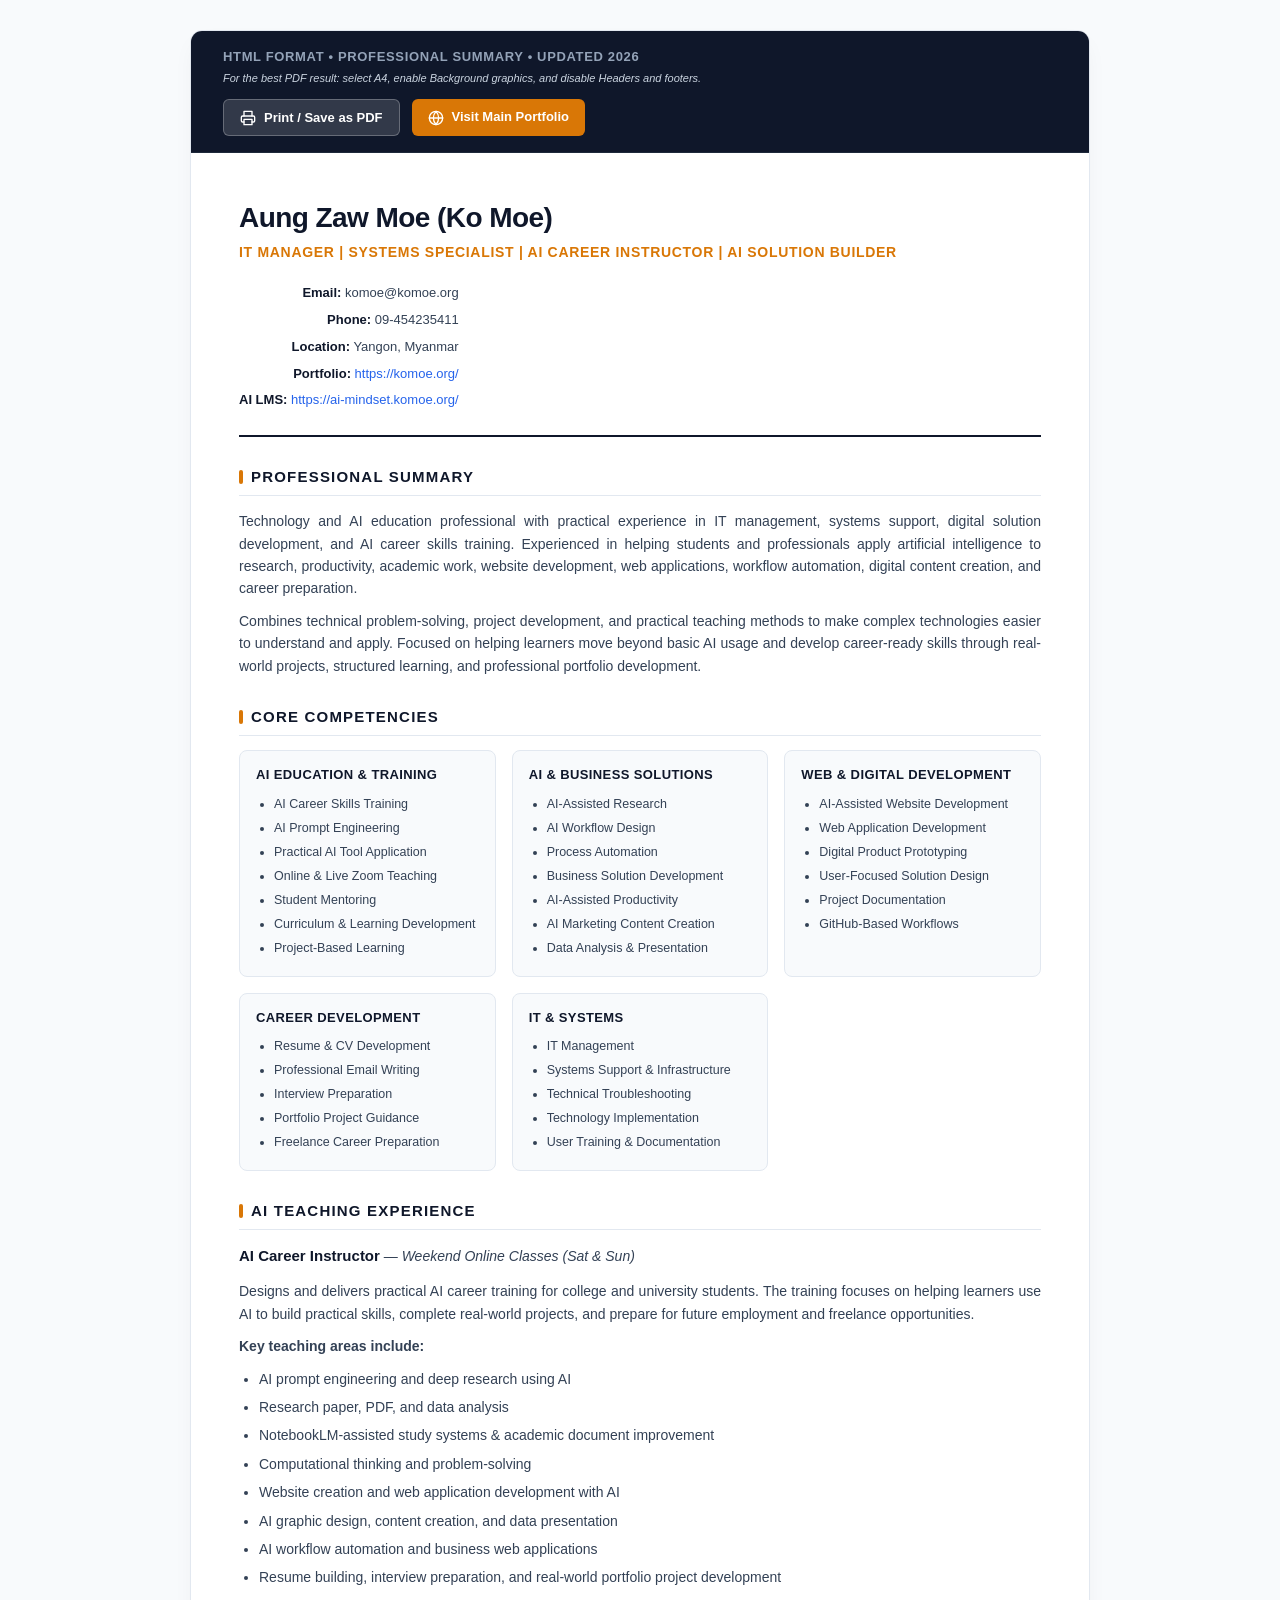
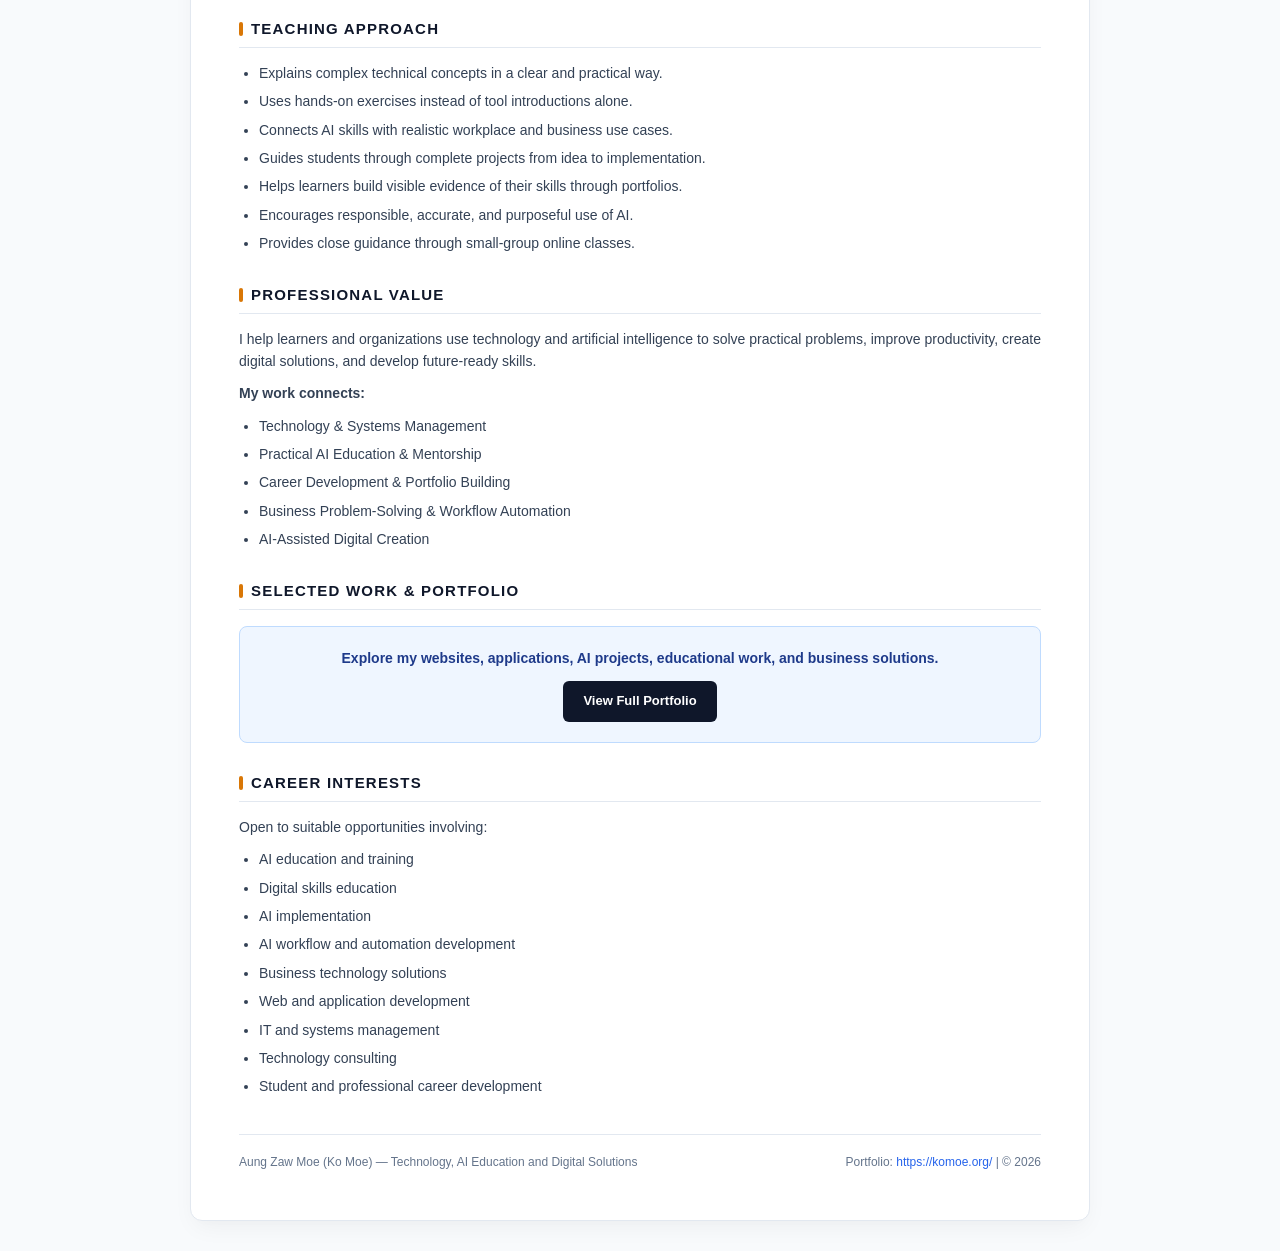
==== public/ko-moe-summary-cv.html @ 3d5bacb6 "Update CV" ====
<!DOCTYPE html>
<html lang="en">
<head>
  <meta charset="UTF-8">
  <meta name="viewport" content="width=device-width, initial-scale=1.0">
  <title>Aung Zaw Moe (Ko Moe) | Professional Summary CV</title>
  <meta name="description" content="Professional summary CV of Aung Zaw Moe (Ko Moe), an IT Manager, Systems Specialist, AI Career Instructor, and AI Solution Builder.">
  <meta name="author" content="Aung Zaw Moe (Ko Moe)">
  <link rel="canonical" href="https://komoe.org/ko-moe-summary-cv.html">
  
  <!-- Structured Data / Person Schema -->
  <script type="application/ld+json">
  {
    "@context": "https://schema.org",
    "@type": "Person",
    "name": "Aung Zaw Moe",
    "alternateName": "Ko Moe",
    "jobTitle": "IT Manager & AI Career Instructor",
    "url": "https://komoe.org/",
    "email": "komoe@komoe.org",
    "telephone": "09-454235411",
    "address": {
      "@type": "PostalAddress",
      "addressLocality": "Yangon",
      "addressCountry": "MM"
    },
    "sameAs": [
      "https://ai-mindset.komoe.org/",
      "https://www.facebook.com/profile.php?id=61570808135698"
    ],
    "knowsAbout": [
      "IT Management",
      "AI Career Skills Training",
      "Workflow Automation",
      "AI Prompt Engineering",
      "Systems Infrastructure",
      "Cloud Architecture"
    ]
  }
  </script>

  <style>
    /* CSS Variables & Reset */
    :root {
      --primary: #0f172a;
      --primary-light: #1e293b;
      --accent: #d97706;
      --accent-hover: #b45309;
      --text-main: #334155;
      --text-muted: #64748b;
      --bg-page: #f8fafc;
      --bg-card: #ffffff;
      --border: #e2e8f0;
      --border-dark: #cbd5e1;
    }

    * {
      box-sizing: border-box;
      margin: 0;
      padding: 0;
    }

    body {
      font-family: -apple-system, BlinkMacSystemFont, "Segoe UI", Roboto, Helvetica, Arial, sans-serif;
      color: var(--text-main);
      background-color: var(--bg-page);
      line-height: 1.6;
      font-size: 14px;
      -webkit-font-smoothing: antialiased;
    }

    a {
      color: #2563eb;
      text-decoration: none;
    }
    a:hover {
      text-decoration: underline;
    }

    /* Container A4 Style */
    .page-wrapper {
      max-width: 900px;
      margin: 30px auto;
      background: var(--bg-card);
      border: 1px solid var(--border);
      box-shadow: 0 10px 25px -5px rgba(0, 0, 0, 0.05), 0 8px 10px -6px rgba(0, 0, 0, 0.01);
      border-radius: 12px;
      overflow: hidden;
    }

    /* Action Toolbar (Screen only) */
    .toolbar {
      background: var(--primary);
      color: #ffffff;
      padding: 16px 32px;
      display: flex;
      justify-content: space-between;
      align-items: center;
      flex-wrap: wrap;
      gap: 12px;
      border-bottom: 1px solid var(--primary-light);
    }
    .toolbar-info {
      display: flex;
      flex-direction: column;
      gap: 2px;
    }
    .toolbar-title {
      font-size: 13px;
      font-weight: 600;
      letter-spacing: 0.05em;
      text-transform: uppercase;
      color: #94a3b8;
    }
    .toolbar-note {
      font-size: 11px;
      color: #cbd5e1;
      font-style: italic;
    }
    .toolbar-actions {
      display: flex;
      gap: 12px;
    }
    .btn {
      display: inline-flex;
      align-items: center;
      gap: 8px;
      padding: 8px 16px;
      border-radius: 6px;
      font-size: 13px;
      font-weight: 600;
      cursor: pointer;
      transition: all 0.2s ease;
      text-decoration: none;
      border: none;
    }
    .btn-primary {
      background: var(--accent);
      color: #ffffff;
    }
    .btn-primary:hover {
      background: var(--accent-hover);
      text-decoration: none;
    }
    .btn-secondary {
      background: rgba(255, 255, 255, 0.15);
      color: #ffffff;
      border: 1px solid rgba(255, 255, 255, 0.25);
    }
    .btn-secondary:hover {
      background: rgba(255, 255, 255, 0.25);
      text-decoration: none;
    }

    /* CV Content Layout */
    .cv-content {
      padding: 48px;
    }

    /* Header */
    .cv-header {
      border-bottom: 2px solid var(--primary);
      padding-bottom: 24px;
      margin-bottom: 28px;
      display: flex;
      justify-content: space-between;
      align-items: flex-start;
      flex-wrap: wrap;
      gap: 20px;
    }
    .candidate-name {
      font-size: 28px;
      font-weight: 800;
      color: var(--primary);
      letter-spacing: -0.02em;
      line-height: 1.2;
    }
    .candidate-title {
      font-size: 14px;
      font-weight: 700;
      color: var(--accent);
      text-transform: uppercase;
      letter-spacing: 0.05em;
      margin-top: 6px;
    }
    .contact-grid {
      display: flex;
      flex-direction: column;
      gap: 6px;
      font-size: 13px;
      text-align: right;
    }
    @media (max-width: 640px) {
      .contact-grid {
        text-align: left;
      }
    }
    .contact-item {
      color: var(--text-main);
    }
    .contact-item strong {
      color: var(--primary);
    }

    /* Section Styling */
    section {
      margin-bottom: 28px;
    }
    section:last-child {
      margin-bottom: 0;
    }
    .section-title {
      font-size: 15px;
      font-weight: 700;
      color: var(--primary);
      text-transform: uppercase;
      letter-spacing: 0.08em;
      border-bottom: 1px solid var(--border);
      padding-bottom: 6px;
      margin-bottom: 14px;
      display: flex;
      align-items: center;
      gap: 8px;
    }
    .section-title::before {
      content: "";
      display: inline-block;
      width: 4px;
      height: 14px;
      background-color: var(--accent);
      border-radius: 2px;
    }

    p {
      margin-bottom: 10px;
      color: var(--text-main);
      text-align: justify;
    }

    /* Grid for Core Competencies */
    .skills-grid {
      display: grid;
      grid-template-columns: repeat(auto-fit, minmax(250px, 1fr));
      gap: 16px;
    }
    .skill-card {
      background: #f8fafc;
      border: 1px solid var(--border);
      border-radius: 8px;
      padding: 14px 16px;
    }
    .skill-card h3 {
      font-size: 13px;
      font-weight: 700;
      color: var(--primary);
      margin-bottom: 8px;
      text-transform: uppercase;
      letter-spacing: 0.03em;
    }
    .skill-card ul {
      list-style-type: disc;
      padding-left: 18px;
    }
    .skill-card li {
      font-size: 12.5px;
      color: var(--text-main);
      margin-bottom: 4px;
    }

    /* List styling */
    .styled-list {
      list-style-type: disc;
      padding-left: 20px;
      margin-bottom: 12px;
    }
    .styled-list li {
      margin-bottom: 6px;
      color: var(--text-main);
    }

    /* Callout Box */
    .cta-box {
      background: #eff6ff;
      border: 1px solid #bfdbfe;
      border-radius: 8px;
      padding: 20px;
      text-align: center;
      margin-top: 16px;
    }
    .cta-box p {
      text-align: center;
      font-weight: 600;
      color: #1e3a8a;
      margin-bottom: 12px;
    }
    .btn-portfolio {
      background: var(--primary);
      color: #ffffff;
      padding: 10px 20px;
      border-radius: 6px;
      font-weight: 700;
      font-size: 13px;
      display: inline-block;
      transition: background 0.2s;
    }
    .btn-portfolio:hover {
      background: #1e293b;
      text-decoration: none;
    }

    /* Footer */
    .cv-footer {
      border-top: 1px solid var(--border);
      padding-top: 18px;
      margin-top: 36px;
      font-size: 12px;
      color: var(--text-muted);
      display: flex;
      justify-content: space-between;
      align-items: center;
      flex-wrap: wrap;
      gap: 10px;
    }

    /* PRINT SPECIFIC STYLES */
    @page {
      size: A4;
      margin: 12mm 12mm 14mm 12mm;
    }

    @media print {
      html, body, * {
        -webkit-print-color-adjust: exact !important;
        print-color-adjust: exact !important;
      }

      body {
        background-color: #ffffff !important;
        font-size: 10.5pt !important;
        line-height: 1.45 !important;
        color: var(--text-main) !important;
      }

      .page-wrapper {
        width: 100% !important;
        max-width: none !important;
        margin: 0 !important;
        border: none !important;
        box-shadow: none !important;
        border-radius: 0 !important;
        overflow: visible !important;
        background: transparent !important;
      }

      .toolbar {
        display: none !important;
      }

      .cv-content {
        padding: 0 !important;
      }

      .candidate-name {
        font-size: 22pt !important;
        color: var(--primary) !important;
      }

      .candidate-title {
        font-size: 9.5pt !important;
        color: var(--accent) !important;
      }

      .section-title {
        font-size: 11pt !important;
        margin-bottom: 8px !important;
        padding-bottom: 4px !important;
        color: var(--primary) !important;
        border-bottom: 1px solid var(--border) !important;
        break-after: avoid !important;
        page-break-after: avoid !important;
      }

      .section-title::before {
        background-color: var(--accent) !important;
      }

      section {
        margin-bottom: 15px !important;
        break-inside: auto !important;
        page-break-inside: auto !important;
      }

      p {
        margin-bottom: 6px !important;
        text-align: left !important;
      }

      .styled-list {
        margin-bottom: 7px !important;
      }

      .styled-list li {
        margin-bottom: 2px !important;
      }

      /* Core Competencies Grid in Print */
      .skills-grid {
        display: grid !important;
        grid-template-columns: repeat(2, minmax(0, 1fr)) !important;
        gap: 10px !important;
      }

      .skill-card {
        background: #f8fafc !important;
        border: 1px solid var(--border) !important;
        border-radius: 6px !important;
        padding: 10px 12px !important;
        break-inside: avoid !important;
        page-break-inside: avoid !important;
      }

      .skill-card h3 {
        font-size: 11px !important;
        margin-bottom: 5px !important;
        color: var(--primary) !important;
      }

      .skill-card ul {
        padding-left: 16px !important;
      }

      .skill-card li {
        margin-bottom: 2px !important;
        line-height: 1.4 !important;
        font-size: 10.5px !important;
      }

      /* Callout box */
      .cta-box {
        background: #eff6ff !important;
        border: 1px solid #bfdbfe !important;
        border-radius: 8px !important;
        padding: 14px !important;
        margin-top: 10px !important;
        break-inside: avoid !important;
        page-break-inside: avoid !important;
      }

      .cta-box p {
        margin-bottom: 8px !important;
        text-align: center !important;
      }

      .btn-portfolio {
        background: transparent !important;
        color: var(--primary) !important;
        border: 1px solid var(--primary) !important;
        padding: 6px 14px !important;
        font-size: 11px !important;
        box-shadow: none !important;
      }

      .cv-header,
      .cv-footer {
        break-inside: avoid !important;
        page-break-inside: avoid !important;
      }

      .cv-footer {
        margin-top: 20px !important;
        padding-top: 12px !important;
      }

      a {
        color: #2563eb !important;
        text-decoration: underline !important;
      }
    }
  </style>
</head>
<body>

  <div class="page-wrapper">
    <!-- Toolbar for Web Visitors -->
    <div class="toolbar" id="cv-toolbar">
      <div class="toolbar-info">
        <div class="toolbar-title">HTML Format • Professional Summary • Updated 2026</div>
        <div class="toolbar-note">For the best PDF result: select A4, enable Background graphics, and disable Headers and footers.</div>
      </div>
      <div class="toolbar-actions">
        <button onclick="window.print()" class="btn btn-secondary" aria-label="Print or Save CV as PDF">
          <svg width="16" height="16" viewBox="0 0 24 24" fill="none" stroke="currentColor" stroke-width="2" stroke-linecap="round" stroke-linejoin="round"><polyline points="6 9 6 2 18 2 18 9"></polyline><path d="M6 18H4a2 2 0 0 1-2-2v-5a2 2 0 0 1 2-2h16a2 2 0 0 1 2 2v5a2 2 0 0 1-2 2h-2"></path><rect x="6" y="14" width="12" height="8"></rect></svg>
          Print / Save as PDF
        </button>
        <a href="https://komoe.org/" class="btn btn-primary" target="_blank" rel="noopener noreferrer">
          <svg width="16" height="16" viewBox="0 0 24 24" fill="none" stroke="currentColor" stroke-width="2" stroke-linecap="round" stroke-linejoin="round"><circle cx="12" cy="12" r="10"></circle><line x1="2" y1="12" x2="22" y2="12"></line><path d="M12 2a15.3 15.3 0 0 1 4 10 15.3 15.3 0 0 1-4 10 15.3 15.3 0 0 1-4-10 15.3 15.3 0 0 1 4-10z"></path></svg>
          Visit Main Portfolio
        </a>
      </div>
    </div>

    <!-- CV Body -->
    <main class="cv-content">
      <!-- Header -->
      <header class="cv-header">
        <div>
          <h1 class="candidate-name">Aung Zaw Moe (Ko Moe)</h1>
          <div class="candidate-title">IT Manager | Systems Specialist | AI Career Instructor | AI Solution Builder</div>
        </div>
        <div class="contact-grid">
          <div class="contact-item"><strong>Email:</strong> komoe@komoe.org</div>
          <div class="contact-item"><strong>Phone:</strong> 09-454235411</div>
          <div class="contact-item"><strong>Location:</strong> Yangon, Myanmar</div>
          <div class="contact-item"><strong>Portfolio:</strong> <a href="https://komoe.org/" target="_blank" rel="noopener noreferrer">https://komoe.org/</a></div>
          <div class="contact-item"><strong>AI LMS:</strong> <a href="https://ai-mindset.komoe.org/" target="_blank" rel="noopener noreferrer">https://ai-mindset.komoe.org/</a></div>
        </div>
      </header>

      <!-- Professional Summary -->
      <section>
        <h2 class="section-title">Professional Summary</h2>
        <p>
          Technology and AI education professional with practical experience in IT management, systems support, digital solution development, and AI career skills training. Experienced in helping students and professionals apply artificial intelligence to research, productivity, academic work, website development, web applications, workflow automation, digital content creation, and career preparation.
        </p>
        <p>
          Combines technical problem-solving, project development, and practical teaching methods to make complex technologies easier to understand and apply. Focused on helping learners move beyond basic AI usage and develop career-ready skills through real-world projects, structured learning, and professional portfolio development.
        </p>
      </section>

      <!-- Core Competencies -->
      <section>
        <h2 class="section-title">Core Competencies</h2>
        <div class="skills-grid">
          <div class="skill-card">
            <h3>AI Education & Training</h3>
            <ul>
              <li>AI Career Skills Training</li>
              <li>AI Prompt Engineering</li>
              <li>Practical AI Tool Application</li>
              <li>Online & Live Zoom Teaching</li>
              <li>Student Mentoring</li>
              <li>Curriculum & Learning Development</li>
              <li>Project-Based Learning</li>
            </ul>
          </div>

          <div class="skill-card">
            <h3>AI & Business Solutions</h3>
            <ul>
              <li>AI-Assisted Research</li>
              <li>AI Workflow Design</li>
              <li>Process Automation</li>
              <li>Business Solution Development</li>
              <li>AI-Assisted Productivity</li>
              <li>AI Marketing Content Creation</li>
              <li>Data Analysis & Presentation</li>
            </ul>
          </div>

          <div class="skill-card">
            <h3>Web & Digital Development</h3>
            <ul>
              <li>AI-Assisted Website Development</li>
              <li>Web Application Development</li>
              <li>Digital Product Prototyping</li>
              <li>User-Focused Solution Design</li>
              <li>Project Documentation</li>
              <li>GitHub-Based Workflows</li>
            </ul>
          </div>

          <div class="skill-card">
            <h3>Career Development</h3>
            <ul>
              <li>Resume & CV Development</li>
              <li>Professional Email Writing</li>
              <li>Interview Preparation</li>
              <li>Portfolio Project Guidance</li>
              <li>Freelance Career Preparation</li>
            </ul>
          </div>

          <div class="skill-card">
            <h3>IT & Systems</h3>
            <ul>
              <li>IT Management</li>
              <li>Systems Support & Infrastructure</li>
              <li>Technical Troubleshooting</li>
              <li>Technology Implementation</li>
              <li>User Training & Documentation</li>
            </ul>
          </div>
        </div>
      </section>

      <!-- AI Teaching Experience -->
      <section>
        <h2 class="section-title">AI Teaching Experience</h2>
        <div style="margin-bottom: 12px;">
          <strong style="font-size: 15px; color: var(--primary);">AI Career Instructor</strong> — <em>Weekend Online Classes (Sat & Sun)</em>
        </div>
        <p>
          Designs and delivers practical AI career training for college and university students. The training focuses on helping learners use AI to build practical skills, complete real-world projects, and prepare for future employment and freelance opportunities.
        </p>
        <p><strong>Key teaching areas include:</strong></p>
        <ul class="styled-list">
          <li>AI prompt engineering and deep research using AI</li>
          <li>Research paper, PDF, and data analysis</li>
          <li>NotebookLM-assisted study systems & academic document improvement</li>
          <li>Computational thinking and problem-solving</li>
          <li>Website creation and web application development with AI</li>
          <li>AI graphic design, content creation, and data presentation</li>
          <li>AI workflow automation and business web applications</li>
          <li>Resume building, interview preparation, and real-world portfolio project development</li>
        </ul>
      </section>

      <!-- Teaching Approach -->
      <section>
        <h2 class="section-title">Teaching Approach</h2>
        <ul class="styled-list">
          <li>Explains complex technical concepts in a clear and practical way.</li>
          <li>Uses hands-on exercises instead of tool introductions alone.</li>
          <li>Connects AI skills with realistic workplace and business use cases.</li>
          <li>Guides students through complete projects from idea to implementation.</li>
          <li>Helps learners build visible evidence of their skills through portfolios.</li>
          <li>Encourages responsible, accurate, and purposeful use of AI.</li>
          <li>Provides close guidance through small-group online classes.</li>
        </ul>
      </section>

      <!-- Professional Value -->
      <section>
        <h2 class="section-title">Professional Value</h2>
        <p>
          I help learners and organizations use technology and artificial intelligence to solve practical problems, improve productivity, create digital solutions, and develop future-ready skills.
        </p>
        <p><strong>My work connects:</strong></p>
        <ul class="styled-list">
          <li>Technology & Systems Management</li>
          <li>Practical AI Education & Mentorship</li>
          <li>Career Development & Portfolio Building</li>
          <li>Business Problem-Solving & Workflow Automation</li>
          <li>AI-Assisted Digital Creation</li>
        </ul>
      </section>

      <!-- Selected Work & Portfolio CTA -->
      <section>
        <h2 class="section-title">Selected Work & Portfolio</h2>
        <div class="cta-box">
          <p>Explore my websites, applications, AI projects, educational work, and business solutions.</p>
          <a href="https://komoe.org/" class="btn-portfolio" target="_blank" rel="noopener noreferrer">View Full Portfolio</a>
        </div>
      </section>

      <!-- Career Interests -->
      <section>
        <h2 class="section-title">Career Interests</h2>
        <p>Open to suitable opportunities involving:</p>
        <ul class="styled-list">
          <li>AI education and training</li>
          <li>Digital skills education</li>
          <li>AI implementation</li>
          <li>AI workflow and automation development</li>
          <li>Business technology solutions</li>
          <li>Web and application development</li>
          <li>IT and systems management</li>
          <li>Technology consulting</li>
          <li>Student and professional career development</li>
        </ul>
      </section>

      <!-- Footer -->
      <footer class="cv-footer">
        <div>
          Aung Zaw Moe (Ko Moe) — Technology, AI Education and Digital Solutions
        </div>
        <div>
          Portfolio: <a href="https://komoe.org/" target="_blank" rel="noopener noreferrer">https://komoe.org/</a> | © <span id="year-span">2026</span>
        </div>
      </footer>
    </main>
  </div>

  <script>
    document.getElementById('year-span').textContent = new Date().getFullYear();
  </script>
</body>
</html>
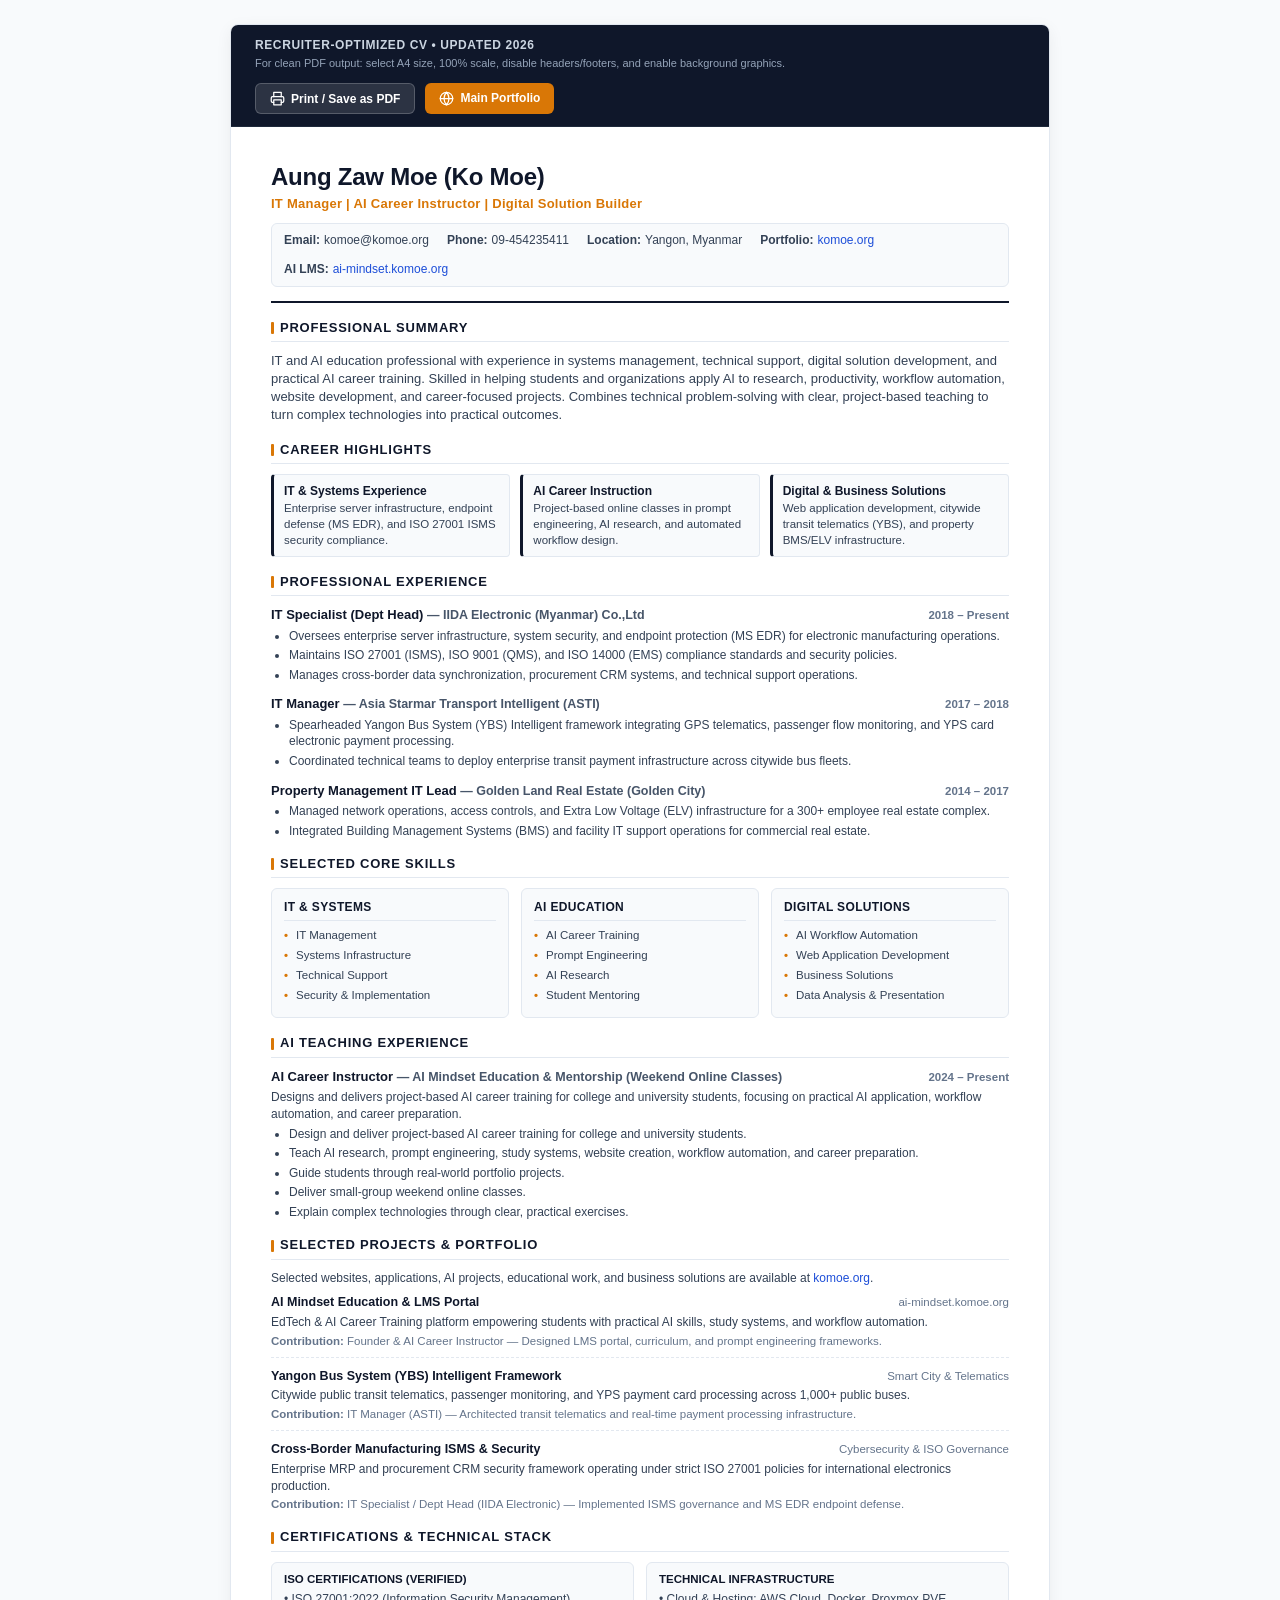
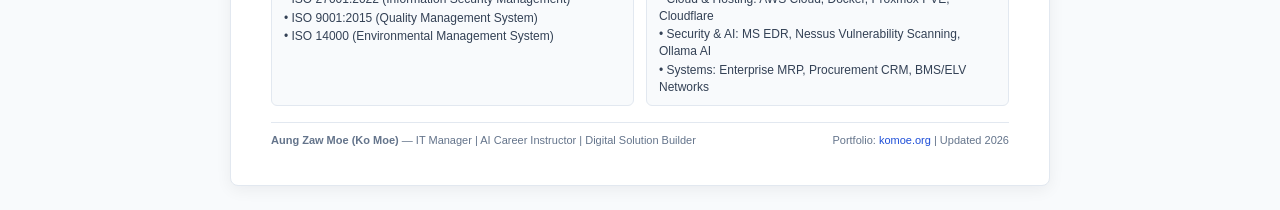
==== commit 49b91aa2: "update CV PDF Design" ====
--- a/public/ko-moe-summary-cv.html
+++ b/public/ko-moe-summary-cv.html
@@ -3,8 +3,8 @@
 <head>
   <meta charset="UTF-8">
   <meta name="viewport" content="width=device-width, initial-scale=1.0">
-  <title>Aung Zaw Moe (Ko Moe) | Professional Summary CV</title>
-  <meta name="description" content="Professional summary CV of Aung Zaw Moe (Ko Moe), an IT Manager, Systems Specialist, AI Career Instructor, and AI Solution Builder.">
+  <title>Aung Zaw Moe (Ko Moe) | Professional CV</title>
+  <meta name="description" content="Recruiter-friendly professional CV of Aung Zaw Moe (Ko Moe) - IT Manager, AI Career Instructor, and Digital Solution Builder.">
   <meta name="author" content="Aung Zaw Moe (Ko Moe)">
   <link rel="canonical" href="https://komoe.org/ko-moe-summary-cv.html">
   
@@ -15,7 +15,7 @@
     "@type": "Person",
     "name": "Aung Zaw Moe",
     "alternateName": "Ko Moe",
-    "jobTitle": "IT Manager & AI Career Instructor",
+    "jobTitle": "IT Manager | AI Career Instructor | Digital Solution Builder",
     "url": "https://komoe.org/",
     "email": "komoe@komoe.org",
     "telephone": "09-454235411",
@@ -26,31 +26,31 @@
     },
     "sameAs": [
       "https://ai-mindset.komoe.org/",
+      "https://www.linkedin.com/in/aung-zaw-moe-ko-moe/",
       "https://www.facebook.com/profile.php?id=61570808135698"
     ],
     "knowsAbout": [
       "IT Management",
-      "AI Career Skills Training",
+      "Systems Infrastructure",
+      "AI Career Training",
+      "Prompt Engineering",
       "Workflow Automation",
-      "AI Prompt Engineering",
-      "Systems Infrastructure",
-      "Cloud Architecture"
+      "ISO 27001 ISMS"
     ]
   }
   </script>
 
   <style>
-    /* CSS Variables & Reset */
+    /* CSS Variables & Theme Reset */
     :root {
-      --primary: #0f172a;
-      --primary-light: #1e293b;
-      --accent: #d97706;
-      --accent-hover: #b45309;
-      --text-main: #334155;
-      --text-muted: #64748b;
+      --primary: #0f172a;       /* Deep Navy */
+      --primary-subtle: #1e293b;
+      --accent: #d97706;        /* Warm Gold Accent */
+      --text-main: #334155;     /* Dark Gray Body */
+      --text-muted: #64748b;    /* Muted Gray */
       --bg-page: #f8fafc;
       --bg-card: #ffffff;
-      --border: #e2e8f0;
+      --border: #e2e8f0;        /* Light Gray Divider */
       --border-dark: #cbd5e1;
     }
 
@@ -64,27 +64,27 @@
       font-family: -apple-system, BlinkMacSystemFont, "Segoe UI", Roboto, Helvetica, Arial, sans-serif;
       color: var(--text-main);
       background-color: var(--bg-page);
-      line-height: 1.6;
-      font-size: 14px;
+      line-height: 1.4;
+      font-size: 13px;
       -webkit-font-smoothing: antialiased;
     }
 
     a {
-      color: #2563eb;
+      color: #1d4ed8;
       text-decoration: none;
     }
     a:hover {
       text-decoration: underline;
     }
 
-    /* Container A4 Style */
+    /* Screen Wrapper */
     .page-wrapper {
-      max-width: 900px;
-      margin: 30px auto;
+      max-width: 820px;
+      margin: 24px auto;
       background: var(--bg-card);
       border: 1px solid var(--border);
-      box-shadow: 0 10px 25px -5px rgba(0, 0, 0, 0.05), 0 8px 10px -6px rgba(0, 0, 0, 0.01);
-      border-radius: 12px;
+      box-shadow: 0 4px 16px rgba(15, 23, 42, 0.06);
+      border-radius: 8px;
       overflow: hidden;
     }
 
@@ -92,13 +92,13 @@
     .toolbar {
       background: var(--primary);
       color: #ffffff;
-      padding: 16px 32px;
+      padding: 12px 24px;
       display: flex;
       justify-content: space-between;
       align-items: center;
       flex-wrap: wrap;
       gap: 12px;
-      border-bottom: 1px solid var(--primary-light);
+      border-bottom: 1px solid var(--primary-subtle);
     }
     .toolbar-info {
       display: flex;
@@ -106,31 +106,30 @@
       gap: 2px;
     }
     .toolbar-title {
-      font-size: 13px;
-      font-weight: 600;
+      font-size: 12px;
+      font-weight: 700;
       letter-spacing: 0.05em;
       text-transform: uppercase;
-      color: #94a3b8;
+      color: #cbd5e1;
     }
     .toolbar-note {
       font-size: 11px;
-      color: #cbd5e1;
-      font-style: italic;
+      color: #94a3b8;
     }
     .toolbar-actions {
       display: flex;
-      gap: 12px;
+      gap: 10px;
     }
     .btn {
       display: inline-flex;
       align-items: center;
-      gap: 8px;
-      padding: 8px 16px;
+      gap: 6px;
+      padding: 7px 14px;
       border-radius: 6px;
-      font-size: 13px;
+      font-size: 12px;
       font-weight: 600;
       cursor: pointer;
-      transition: all 0.2s ease;
+      transition: all 0.15s ease;
       text-decoration: none;
       border: none;
     }
@@ -139,206 +138,309 @@
       color: #ffffff;
     }
     .btn-primary:hover {
-      background: var(--accent-hover);
+      background: #b45309;
       text-decoration: none;
     }
     .btn-secondary {
-      background: rgba(255, 255, 255, 0.15);
+      background: rgba(255, 255, 255, 0.12);
       color: #ffffff;
-      border: 1px solid rgba(255, 255, 255, 0.25);
+      border: 1px solid rgba(255, 255, 255, 0.2);
     }
     .btn-secondary:hover {
-      background: rgba(255, 255, 255, 0.25);
+      background: rgba(255, 255, 255, 0.22);
       text-decoration: none;
     }
 
-    /* CV Content Layout */
+    /* Main CV Canvas */
     .cv-content {
-      padding: 48px;
-    }
-
-    /* Header */
+      padding: 36px 40px;
+    }
+
+    /* 1. Header */
     .cv-header {
       border-bottom: 2px solid var(--primary);
-      padding-bottom: 24px;
-      margin-bottom: 28px;
+      padding-bottom: 14px;
+      margin-bottom: 16px;
+    }
+    .header-top {
       display: flex;
       justify-content: space-between;
       align-items: flex-start;
       flex-wrap: wrap;
-      gap: 20px;
+      gap: 12px;
+      margin-bottom: 10px;
     }
     .candidate-name {
-      font-size: 28px;
+      font-size: 24px;
       font-weight: 800;
       color: var(--primary);
-      letter-spacing: -0.02em;
-      line-height: 1.2;
+      letter-spacing: -0.01em;
+      line-height: 1.15;
     }
     .candidate-title {
-      font-size: 14px;
+      font-size: 13px;
       font-weight: 700;
       color: var(--accent);
-      text-transform: uppercase;
-      letter-spacing: 0.05em;
-      margin-top: 6px;
-    }
-    .contact-grid {
-      display: flex;
-      flex-direction: column;
-      gap: 6px;
+      margin-top: 4px;
+      letter-spacing: 0.02em;
+    }
+    .contact-row {
+      display: flex;
+      flex-wrap: wrap;
+      align-items: center;
+      gap: 12px 18px;
+      font-size: 12px;
+      color: var(--text-main);
+      background: #f8fafc;
+      padding: 8px 12px;
+      border-radius: 6px;
+      border: 1px solid var(--border);
+    }
+    .contact-item {
+      display: flex;
+      align-items: center;
+      gap: 4px;
+      white-space: nowrap;
+    }
+
+    /* Section Styling */
+    .cv-section {
+      margin-bottom: 16px;
+    }
+    .section-title {
       font-size: 13px;
-      text-align: right;
-    }
-    @media (max-width: 640px) {
-      .contact-grid {
-        text-align: left;
-      }
-    }
-    .contact-item {
-      color: var(--text-main);
-    }
-    .contact-item strong {
-      color: var(--primary);
-    }
-
-    /* Section Styling */
-    section {
-      margin-bottom: 28px;
-    }
-    section:last-child {
-      margin-bottom: 0;
-    }
-    .section-title {
-      font-size: 15px;
       font-weight: 700;
       color: var(--primary);
       text-transform: uppercase;
-      letter-spacing: 0.08em;
+      letter-spacing: 0.06em;
       border-bottom: 1px solid var(--border);
-      padding-bottom: 6px;
-      margin-bottom: 14px;
+      padding-bottom: 4px;
+      margin-bottom: 10px;
       display: flex;
       align-items: center;
-      gap: 8px;
+      gap: 6px;
+      break-after: avoid;
+      page-break-after: avoid;
     }
     .section-title::before {
       content: "";
       display: inline-block;
-      width: 4px;
-      height: 14px;
+      width: 3px;
+      height: 12px;
       background-color: var(--accent);
-      border-radius: 2px;
+      border-radius: 1px;
     }
 
     p {
-      margin-bottom: 10px;
+      margin-bottom: 6px;
       color: var(--text-main);
-      text-align: justify;
-    }
-
-    /* Grid for Core Competencies */
-    .skills-grid {
+      text-align: left;
+    }
+
+    /* 3 Career Highlights Row */
+    .highlights-grid {
       display: grid;
-      grid-template-columns: repeat(auto-fit, minmax(250px, 1fr));
-      gap: 16px;
-    }
-    .skill-card {
+      grid-template-columns: repeat(3, minmax(0, 1fr));
+      gap: 10px;
+      margin-bottom: 4px;
+    }
+    .highlight-card {
       background: #f8fafc;
       border: 1px solid var(--border);
-      border-radius: 8px;
-      padding: 14px 16px;
-    }
-    .skill-card h3 {
+      border-left: 3px solid var(--primary);
+      padding: 8px 10px;
+      border-radius: 4px;
+      break-inside: avoid;
+      page-break-inside: avoid;
+    }
+    .highlight-title {
+      font-size: 12px;
+      font-weight: 700;
+      color: var(--primary);
+      margin-bottom: 2px;
+    }
+    .highlight-desc {
+      font-size: 11.5px;
+      color: var(--text-main);
+      line-height: 1.35;
+    }
+
+    /* Experience Items */
+    .experience-entry {
+      margin-bottom: 12px;
+      break-inside: avoid;
+      page-break-inside: avoid;
+    }
+    .experience-entry:last-child {
+      margin-bottom: 0;
+    }
+    .exp-header {
+      display: flex;
+      justify-content: space-between;
+      align-items: baseline;
+      flex-wrap: wrap;
+      gap: 6px;
+      margin-bottom: 3px;
+    }
+    .exp-role {
       font-size: 13px;
       font-weight: 700;
       color: var(--primary);
-      margin-bottom: 8px;
+    }
+    .exp-company {
+      font-size: 12.5px;
+      font-weight: 600;
+      color: #475569;
+    }
+    .exp-date {
+      font-size: 11.5px;
+      font-weight: 600;
+      color: var(--text-muted);
+      white-space: nowrap;
+    }
+
+    .styled-list {
+      list-style-type: disc;
+      padding-left: 18px;
+      margin-top: 3px;
+    }
+    .styled-list li {
+      font-size: 12px;
+      margin-bottom: 3px;
+      color: var(--text-main);
+      line-height: 1.38;
+    }
+
+    /* Skills Columns */
+    .skills-grid {
+      display: grid;
+      grid-template-columns: repeat(3, minmax(0, 1fr));
+      gap: 12px;
+    }
+    .skill-group {
+      background: #f8fafc;
+      border: 1px solid var(--border);
+      border-radius: 6px;
+      padding: 10px 12px;
+      break-inside: avoid;
+      page-break-inside: avoid;
+    }
+    .skill-group-title {
+      font-size: 12px;
+      font-weight: 700;
+      color: var(--primary);
       text-transform: uppercase;
       letter-spacing: 0.03em;
-    }
-    .skill-card ul {
-      list-style-type: disc;
-      padding-left: 18px;
-    }
-    .skill-card li {
-      font-size: 12.5px;
+      margin-bottom: 6px;
+      padding-bottom: 4px;
+      border-bottom: 1px solid var(--border);
+    }
+    .skill-group ul {
+      list-style-type: none;
+      padding: 0;
+    }
+    .skill-group li {
+      font-size: 11.5px;
       color: var(--text-main);
       margin-bottom: 4px;
-    }
-
-    /* List styling */
-    .styled-list {
-      list-style-type: disc;
-      padding-left: 20px;
-      margin-bottom: 12px;
-    }
-    .styled-list li {
-      margin-bottom: 6px;
+      position: relative;
+      padding-left: 12px;
+    }
+    .skill-group li::before {
+      content: "•";
+      position: absolute;
+      left: 0;
+      color: var(--accent);
+      font-weight: bold;
+    }
+
+    /* Portfolio Selected Projects */
+    .project-entry {
+      margin-bottom: 10px;
+      padding-bottom: 8px;
+      border-bottom: 1px dashed var(--border);
+      break-inside: avoid;
+      page-break-inside: avoid;
+    }
+    .project-entry:last-child {
+      border-bottom: none;
+      margin-bottom: 0;
+      padding-bottom: 0;
+    }
+    .project-header {
+      display: flex;
+      justify-content: space-between;
+      align-items: baseline;
+      gap: 8px;
+      margin-bottom: 2px;
+    }
+    .project-title {
+      font-size: 12.5px;
+      font-weight: 700;
+      color: var(--primary);
+    }
+    .project-desc {
+      font-size: 12px;
       color: var(--text-main);
-    }
-
-    /* Callout Box */
-    .cta-box {
-      background: #eff6ff;
-      border: 1px solid #bfdbfe;
-      border-radius: 8px;
-      padding: 20px;
-      text-align: center;
-      margin-top: 16px;
-    }
-    .cta-box p {
-      text-align: center;
-      font-weight: 600;
-      color: #1e3a8a;
-      margin-bottom: 12px;
-    }
-    .btn-portfolio {
-      background: var(--primary);
-      color: #ffffff;
-      padding: 10px 20px;
+      margin-bottom: 2px;
+    }
+    .project-meta {
+      font-size: 11.5px;
+      color: var(--text-muted);
+    }
+
+    /* Tech Stack / Certs Horizontal Row */
+    .cert-tech-grid {
+      display: grid;
+      grid-template-columns: repeat(2, minmax(0, 1fr));
+      gap: 12px;
+    }
+    .info-card {
+      background: #f8fafc;
+      border: 1px solid var(--border);
+      padding: 8px 12px;
       border-radius: 6px;
+      break-inside: avoid;
+      page-break-inside: avoid;
+    }
+    .info-card-title {
+      font-size: 11.5px;
       font-weight: 700;
-      font-size: 13px;
-      display: inline-block;
-      transition: background 0.2s;
-    }
-    .btn-portfolio:hover {
-      background: #1e293b;
-      text-decoration: none;
+      color: var(--primary);
+      text-transform: uppercase;
+      margin-bottom: 4px;
     }
 
     /* Footer */
     .cv-footer {
       border-top: 1px solid var(--border);
-      padding-top: 18px;
-      margin-top: 36px;
-      font-size: 12px;
+      padding-top: 10px;
+      margin-top: 16px;
+      font-size: 11px;
       color: var(--text-muted);
       display: flex;
       justify-content: space-between;
       align-items: center;
       flex-wrap: wrap;
-      gap: 10px;
-    }
-
-    /* PRINT SPECIFIC STYLES */
+      gap: 8px;
+      break-inside: avoid;
+      page-break-inside: avoid;
+    }
+
+    /* PRINT SPECIFIC RECRUITER-FRIENDLY A4 STYLES */
     @page {
       size: A4;
-      margin: 12mm 12mm 14mm 12mm;
+      margin: 12mm 13mm;
     }
 
     @media print {
-      html, body, * {
+      html, body {
+        background-color: #ffffff !important;
+        font-size: 10pt !important;
+        line-height: 1.38 !important;
+        color: var(--text-main) !important;
         -webkit-print-color-adjust: exact !important;
         print-color-adjust: exact !important;
-      }
-
-      body {
-        background-color: #ffffff !important;
-        font-size: 10.5pt !important;
-        line-height: 1.45 !important;
-        color: var(--text-main) !important;
       }
 
       .page-wrapper {
@@ -348,7 +450,6 @@
         border: none !important;
         box-shadow: none !important;
         border-radius: 0 !important;
-        overflow: visible !important;
         background: transparent !important;
       }
 
@@ -361,118 +462,144 @@
       }
 
       .candidate-name {
-        font-size: 22pt !important;
-        color: var(--primary) !important;
+        font-size: 20pt !important;
       }
 
       .candidate-title {
-        font-size: 9.5pt !important;
-        color: var(--accent) !important;
+        font-size: 10pt !important;
+      }
+
+      .contact-row {
+        background: #f8fafc !important;
+        border: 1px solid var(--border) !important;
+        padding: 6px 10px !important;
+        font-size: 9pt !important;
+        gap: 8px 14px !important;
+      }
+
+      .cv-section {
+        margin-bottom: 12pt !important;
       }
 
       .section-title {
-        font-size: 11pt !important;
-        margin-bottom: 8px !important;
-        padding-bottom: 4px !important;
-        color: var(--primary) !important;
-        border-bottom: 1px solid var(--border) !important;
+        font-size: 10.5pt !important;
+        margin-bottom: 6pt !important;
+        padding-bottom: 3pt !important;
         break-after: avoid !important;
         page-break-after: avoid !important;
       }
 
-      .section-title::before {
-        background-color: var(--accent) !important;
-      }
-
-      section {
-        margin-bottom: 15px !important;
-        break-inside: auto !important;
-        page-break-inside: auto !important;
-      }
-
       p {
-        margin-bottom: 6px !important;
-        text-align: left !important;
-      }
-
-      .styled-list {
-        margin-bottom: 7px !important;
-      }
-
-      .styled-list li {
-        margin-bottom: 2px !important;
-      }
-
-      /* Core Competencies Grid in Print */
-      .skills-grid {
-        display: grid !important;
-        grid-template-columns: repeat(2, minmax(0, 1fr)) !important;
-        gap: 10px !important;
-      }
-
-      .skill-card {
-        background: #f8fafc !important;
-        border: 1px solid var(--border) !important;
-        border-radius: 6px !important;
-        padding: 10px 12px !important;
+        margin-bottom: 4pt !important;
+      }
+
+      .highlights-grid {
+        gap: 8px !important;
+      }
+
+      .highlight-card {
+        padding: 6px 8px !important;
+        border-left: 2pt solid var(--primary) !important;
         break-inside: avoid !important;
         page-break-inside: avoid !important;
       }
 
-      .skill-card h3 {
-        font-size: 11px !important;
-        margin-bottom: 5px !important;
-        color: var(--primary) !important;
-      }
-
-      .skill-card ul {
-        padding-left: 16px !important;
-      }
-
-      .skill-card li {
-        margin-bottom: 2px !important;
-        line-height: 1.4 !important;
-        font-size: 10.5px !important;
-      }
-
-      /* Callout box */
-      .cta-box {
-        background: #eff6ff !important;
-        border: 1px solid #bfdbfe !important;
-        border-radius: 8px !important;
-        padding: 14px !important;
-        margin-top: 10px !important;
+      .highlight-title {
+        font-size: 9.5pt !important;
+      }
+
+      .highlight-desc {
+        font-size: 8.5pt !important;
+      }
+
+      .experience-entry {
+        margin-bottom: 8pt !important;
         break-inside: avoid !important;
         page-break-inside: avoid !important;
       }
 
-      .cta-box p {
-        margin-bottom: 8px !important;
-        text-align: center !important;
-      }
-
-      .btn-portfolio {
-        background: transparent !important;
-        color: var(--primary) !important;
-        border: 1px solid var(--primary) !important;
-        padding: 6px 14px !important;
-        font-size: 11px !important;
-        box-shadow: none !important;
-      }
-
-      .cv-header,
-      .cv-footer {
+      .exp-role {
+        font-size: 10pt !important;
+      }
+
+      .exp-company {
+        font-size: 9.5pt !important;
+      }
+
+      .exp-date {
+        font-size: 8.5pt !important;
+      }
+
+      .styled-list {
+        padding-left: 14pt !important;
+        margin-top: 2pt !important;
+      }
+
+      .styled-list li {
+        font-size: 9pt !important;
+        margin-bottom: 2pt !important;
+      }
+
+      .skills-grid {
+        gap: 8px !important;
+      }
+
+      .skill-group {
+        padding: 8px 10px !important;
         break-inside: avoid !important;
         page-break-inside: avoid !important;
       }
 
+      .skill-group-title {
+        font-size: 9pt !important;
+        margin-bottom: 4pt !important;
+        padding-bottom: 2pt !important;
+      }
+
+      .skill-group li {
+        font-size: 8.5pt !important;
+        margin-bottom: 2pt !important;
+      }
+
+      .project-entry {
+        margin-bottom: 6pt !important;
+        padding-bottom: 5pt !important;
+        break-inside: avoid !important;
+        page-break-inside: avoid !important;
+      }
+
+      .project-title {
+        font-size: 9.5pt !important;
+      }
+
+      .project-desc {
+        font-size: 9pt !important;
+      }
+
+      .project-meta {
+        font-size: 8.5pt !important;
+      }
+
+      .info-card {
+        padding: 6px 10px !important;
+        break-inside: avoid !important;
+        page-break-inside: avoid !important;
+      }
+
+      .info-card-title {
+        font-size: 9pt !important;
+      }
+
       .cv-footer {
-        margin-top: 20px !important;
-        padding-top: 12px !important;
+        margin-top: 10pt !important;
+        padding-top: 6pt !important;
+        font-size: 8.5pt !important;
+        break-inside: avoid !important;
+        page-break-inside: avoid !important;
       }
 
       a {
-        color: #2563eb !important;
+        color: #1d4ed8 !important;
         text-decoration: underline !important;
       }
     }
@@ -481,205 +608,241 @@
 <body>
 
   <div class="page-wrapper">
-    <!-- Toolbar for Web Visitors -->
+    <!-- Toolbar for Web Visitors (Hidden in Print) -->
     <div class="toolbar" id="cv-toolbar">
       <div class="toolbar-info">
-        <div class="toolbar-title">HTML Format • Professional Summary • Updated 2026</div>
-        <div class="toolbar-note">For the best PDF result: select A4, enable Background graphics, and disable Headers and footers.</div>
+        <div class="toolbar-title">Recruiter-Optimized CV • Updated 2026</div>
+        <div class="toolbar-note">For clean PDF output: select A4 size, 100% scale, disable headers/footers, and enable background graphics.</div>
       </div>
       <div class="toolbar-actions">
         <button onclick="window.print()" class="btn btn-secondary" aria-label="Print or Save CV as PDF">
-          <svg width="16" height="16" viewBox="0 0 24 24" fill="none" stroke="currentColor" stroke-width="2" stroke-linecap="round" stroke-linejoin="round"><polyline points="6 9 6 2 18 2 18 9"></polyline><path d="M6 18H4a2 2 0 0 1-2-2v-5a2 2 0 0 1 2-2h16a2 2 0 0 1 2 2v5a2 2 0 0 1-2 2h-2"></path><rect x="6" y="14" width="12" height="8"></rect></svg>
+          <svg width="15" height="15" viewBox="0 0 24 24" fill="none" stroke="currentColor" stroke-width="2" stroke-linecap="round" stroke-linejoin="round"><polyline points="6 9 6 2 18 2 18 9"></polyline><path d="M6 18H4a2 2 0 0 1-2-2v-5a2 2 0 0 1 2-2h16a2 2 0 0 1 2 2v5a2 2 0 0 1-2 2h-2"></path><rect x="6" y="14" width="12" height="8"></rect></svg>
           Print / Save as PDF
         </button>
         <a href="https://komoe.org/" class="btn btn-primary" target="_blank" rel="noopener noreferrer">
-          <svg width="16" height="16" viewBox="0 0 24 24" fill="none" stroke="currentColor" stroke-width="2" stroke-linecap="round" stroke-linejoin="round"><circle cx="12" cy="12" r="10"></circle><line x1="2" y1="12" x2="22" y2="12"></line><path d="M12 2a15.3 15.3 0 0 1 4 10 15.3 15.3 0 0 1-4 10 15.3 15.3 0 0 1-4-10 15.3 15.3 0 0 1 4-10z"></path></svg>
-          Visit Main Portfolio
+          <svg width="15" height="15" viewBox="0 0 24 24" fill="none" stroke="currentColor" stroke-width="2" stroke-linecap="round" stroke-linejoin="round"><circle cx="12" cy="12" r="10"></circle><line x1="2" y1="12" x2="22" y2="12"></line><path d="M12 2a15.3 15.3 0 0 1 4 10 15.3 15.3 0 0 1-4 10 15.3 15.3 0 0 1-4-10 15.3 15.3 0 0 1 4-10z"></path></svg>
+          Main Portfolio
         </a>
       </div>
     </div>
 
-    <!-- CV Body -->
+    <!-- CV Content Body -->
     <main class="cv-content">
-      <!-- Header -->
+      
+      <!-- 1. HEADER -->
       <header class="cv-header">
-        <div>
-          <h1 class="candidate-name">Aung Zaw Moe (Ko Moe)</h1>
-          <div class="candidate-title">IT Manager | Systems Specialist | AI Career Instructor | AI Solution Builder</div>
-        </div>
-        <div class="contact-grid">
+        <div class="header-top">
+          <div>
+            <h1 class="candidate-name">Aung Zaw Moe (Ko Moe)</h1>
+            <div class="candidate-title">IT Manager | AI Career Instructor | Digital Solution Builder</div>
+          </div>
+        </div>
+        <div class="contact-row">
           <div class="contact-item"><strong>Email:</strong> komoe@komoe.org</div>
           <div class="contact-item"><strong>Phone:</strong> 09-454235411</div>
           <div class="contact-item"><strong>Location:</strong> Yangon, Myanmar</div>
-          <div class="contact-item"><strong>Portfolio:</strong> <a href="https://komoe.org/" target="_blank" rel="noopener noreferrer">https://komoe.org/</a></div>
-          <div class="contact-item"><strong>AI LMS:</strong> <a href="https://ai-mindset.komoe.org/" target="_blank" rel="noopener noreferrer">https://ai-mindset.komoe.org/</a></div>
+          <div class="contact-item"><strong>Portfolio:</strong> <a href="https://komoe.org/" target="_blank" rel="noopener noreferrer">komoe.org</a></div>
+          <div class="contact-item"><strong>AI LMS:</strong> <a href="https://ai-mindset.komoe.org/" target="_blank" rel="noopener noreferrer">ai-mindset.komoe.org</a></div>
         </div>
       </header>
 
-      <!-- Professional Summary -->
-      <section>
+      <!-- 2. FOCUSED PROFESSIONAL SUMMARY -->
+      <section class="cv-section">
         <h2 class="section-title">Professional Summary</h2>
         <p>
-          Technology and AI education professional with practical experience in IT management, systems support, digital solution development, and AI career skills training. Experienced in helping students and professionals apply artificial intelligence to research, productivity, academic work, website development, web applications, workflow automation, digital content creation, and career preparation.
-        </p>
-        <p>
-          Combines technical problem-solving, project development, and practical teaching methods to make complex technologies easier to understand and apply. Focused on helping learners move beyond basic AI usage and develop career-ready skills through real-world projects, structured learning, and professional portfolio development.
+          IT and AI education professional with experience in systems management, technical support, digital solution development, and practical AI career training. Skilled in helping students and organizations apply AI to research, productivity, workflow automation, website development, and career-focused projects. Combines technical problem-solving with clear, project-based teaching to turn complex technologies into practical outcomes.
         </p>
       </section>
 
-      <!-- Core Competencies -->
-      <section>
-        <h2 class="section-title">Core Competencies</h2>
+      <!-- 3. THREE CAREER HIGHLIGHTS -->
+      <section class="cv-section">
+        <h2 class="section-title">Career Highlights</h2>
+        <div class="highlights-grid">
+          <div class="highlight-card">
+            <div class="highlight-title">IT & Systems Experience</div>
+            <div class="highlight-desc">Enterprise server infrastructure, endpoint defense (MS EDR), and ISO 27001 ISMS security compliance.</div>
+          </div>
+          <div class="highlight-card">
+            <div class="highlight-title">AI Career Instruction</div>
+            <div class="highlight-desc">Project-based online classes in prompt engineering, AI research, and automated workflow design.</div>
+          </div>
+          <div class="highlight-card">
+            <div class="highlight-title">Digital & Business Solutions</div>
+            <div class="highlight-desc">Web application development, citywide transit telematics (YBS), and property BMS/ELV infrastructure.</div>
+          </div>
+        </div>
+      </section>
+
+      <!-- 4. PROFESSIONAL EXPERIENCE -->
+      <section class="cv-section">
+        <h2 class="section-title">Professional Experience</h2>
+        
+        <div class="experience-entry">
+          <div class="exp-header">
+            <div>
+              <span class="exp-role">IT Specialist (Dept Head)</span>
+              <span class="exp-company"> — IIDA Electronic (Myanmar) Co.,Ltd</span>
+            </div>
+            <span class="exp-date">2018 – Present</span>
+          </div>
+          <ul class="styled-list">
+            <li>Oversees enterprise server infrastructure, system security, and endpoint protection (MS EDR) for electronic manufacturing operations.</li>
+            <li>Maintains ISO 27001 (ISMS), ISO 9001 (QMS), and ISO 14000 (EMS) compliance standards and security policies.</li>
+            <li>Manages cross-border data synchronization, procurement CRM systems, and technical support operations.</li>
+          </ul>
+        </div>
+
+        <div class="experience-entry">
+          <div class="exp-header">
+            <div>
+              <span class="exp-role">IT Manager</span>
+              <span class="exp-company"> — Asia Starmar Transport Intelligent (ASTI)</span>
+            </div>
+            <span class="exp-date">2017 – 2018</span>
+          </div>
+          <ul class="styled-list">
+            <li>Spearheaded Yangon Bus System (YBS) Intelligent framework integrating GPS telematics, passenger flow monitoring, and YPS card electronic payment processing.</li>
+            <li>Coordinated technical teams to deploy enterprise transit payment infrastructure across citywide bus fleets.</li>
+          </ul>
+        </div>
+
+        <div class="experience-entry">
+          <div class="exp-header">
+            <div>
+              <span class="exp-role">Property Management IT Lead</span>
+              <span class="exp-company"> — Golden Land Real Estate (Golden City)</span>
+            </div>
+            <span class="exp-date">2014 – 2017</span>
+          </div>
+          <ul class="styled-list">
+            <li>Managed network operations, access controls, and Extra Low Voltage (ELV) infrastructure for a 300+ employee real estate complex.</li>
+            <li>Integrated Building Management Systems (BMS) and facility IT support operations for commercial real estate.</li>
+          </ul>
+        </div>
+      </section>
+
+      <!-- 5. SELECTED CORE SKILLS -->
+      <section class="cv-section">
+        <h2 class="section-title">Selected Core Skills</h2>
         <div class="skills-grid">
-          <div class="skill-card">
-            <h3>AI Education & Training</h3>
+          <div class="skill-group">
+            <div class="skill-group-title">IT & Systems</div>
             <ul>
-              <li>AI Career Skills Training</li>
-              <li>AI Prompt Engineering</li>
-              <li>Practical AI Tool Application</li>
-              <li>Online & Live Zoom Teaching</li>
+              <li>IT Management</li>
+              <li>Systems Infrastructure</li>
+              <li>Technical Support</li>
+              <li>Security & Implementation</li>
+            </ul>
+          </div>
+          <div class="skill-group">
+            <div class="skill-group-title">AI Education</div>
+            <ul>
+              <li>AI Career Training</li>
+              <li>Prompt Engineering</li>
+              <li>AI Research</li>
               <li>Student Mentoring</li>
-              <li>Curriculum & Learning Development</li>
-              <li>Project-Based Learning</li>
             </ul>
           </div>
-
-          <div class="skill-card">
-            <h3>AI & Business Solutions</h3>
+          <div class="skill-group">
+            <div class="skill-group-title">Digital Solutions</div>
             <ul>
-              <li>AI-Assisted Research</li>
-              <li>AI Workflow Design</li>
-              <li>Process Automation</li>
-              <li>Business Solution Development</li>
-              <li>AI-Assisted Productivity</li>
-              <li>AI Marketing Content Creation</li>
+              <li>AI Workflow Automation</li>
+              <li>Web Application Development</li>
+              <li>Business Solutions</li>
               <li>Data Analysis & Presentation</li>
             </ul>
           </div>
-
-          <div class="skill-card">
-            <h3>Web & Digital Development</h3>
-            <ul>
-              <li>AI-Assisted Website Development</li>
-              <li>Web Application Development</li>
-              <li>Digital Product Prototyping</li>
-              <li>User-Focused Solution Design</li>
-              <li>Project Documentation</li>
-              <li>GitHub-Based Workflows</li>
-            </ul>
-          </div>
-
-          <div class="skill-card">
-            <h3>Career Development</h3>
-            <ul>
-              <li>Resume & CV Development</li>
-              <li>Professional Email Writing</li>
-              <li>Interview Preparation</li>
-              <li>Portfolio Project Guidance</li>
-              <li>Freelance Career Preparation</li>
-            </ul>
-          </div>
-
-          <div class="skill-card">
-            <h3>IT & Systems</h3>
-            <ul>
-              <li>IT Management</li>
-              <li>Systems Support & Infrastructure</li>
-              <li>Technical Troubleshooting</li>
-              <li>Technology Implementation</li>
-              <li>User Training & Documentation</li>
-            </ul>
-          </div>
         </div>
       </section>
 
-      <!-- AI Teaching Experience -->
-      <section>
+      <!-- 6. AI TEACHING EXPERIENCE -->
+      <section class="cv-section">
         <h2 class="section-title">AI Teaching Experience</h2>
-        <div style="margin-bottom: 12px;">
-          <strong style="font-size: 15px; color: var(--primary);">AI Career Instructor</strong> — <em>Weekend Online Classes (Sat & Sun)</em>
-        </div>
-        <p>
-          Designs and delivers practical AI career training for college and university students. The training focuses on helping learners use AI to build practical skills, complete real-world projects, and prepare for future employment and freelance opportunities.
+        <div class="experience-entry">
+          <div class="exp-header">
+            <div>
+              <span class="exp-role">AI Career Instructor</span>
+              <span class="exp-company"> — AI Mindset Education & Mentorship (Weekend Online Classes)</span>
+            </div>
+            <span class="exp-date">2024 – Present</span>
+          </div>
+          <p class="project-desc" style="margin-top: 3px;">
+            Designs and delivers project-based AI career training for college and university students, focusing on practical AI application, workflow automation, and career preparation.
+          </p>
+          <ul class="styled-list">
+            <li>Design and deliver project-based AI career training for college and university students.</li>
+            <li>Teach AI research, prompt engineering, study systems, website creation, workflow automation, and career preparation.</li>
+            <li>Guide students through real-world portfolio projects.</li>
+            <li>Deliver small-group weekend online classes.</li>
+            <li>Explain complex technologies through clear, practical exercises.</li>
+          </ul>
+        </div>
+      </section>
+
+      <!-- 7. SELECTED PROJECTS & PORTFOLIO HIGHLIGHTS -->
+      <section class="cv-section">
+        <h2 class="section-title">Selected Projects & Portfolio</h2>
+        <p class="project-desc" style="margin-bottom: 8px;">
+          Selected websites, applications, AI projects, educational work, and business solutions are available at <a href="https://komoe.org/" target="_blank" rel="noopener noreferrer">komoe.org</a>.
         </p>
-        <p><strong>Key teaching areas include:</strong></p>
-        <ul class="styled-list">
-          <li>AI prompt engineering and deep research using AI</li>
-          <li>Research paper, PDF, and data analysis</li>
-          <li>NotebookLM-assisted study systems & academic document improvement</li>
-          <li>Computational thinking and problem-solving</li>
-          <li>Website creation and web application development with AI</li>
-          <li>AI graphic design, content creation, and data presentation</li>
-          <li>AI workflow automation and business web applications</li>
-          <li>Resume building, interview preparation, and real-world portfolio project development</li>
-        </ul>
+
+        <div class="project-entry">
+          <div class="project-header">
+            <span class="project-title">AI Mindset Education & LMS Portal</span>
+            <a href="https://ai-mindset.komoe.org/" target="_blank" rel="noopener noreferrer" class="project-meta">ai-mindset.komoe.org</a>
+          </div>
+          <div class="project-desc">EdTech & AI Career Training platform empowering students with practical AI skills, study systems, and workflow automation.</div>
+          <div class="project-meta"><strong>Contribution:</strong> Founder & AI Career Instructor — Designed LMS portal, curriculum, and prompt engineering frameworks.</div>
+        </div>
+
+        <div class="project-entry">
+          <div class="project-header">
+            <span class="project-title">Yangon Bus System (YBS) Intelligent Framework</span>
+            <span class="project-meta">Smart City & Telematics</span>
+          </div>
+          <div class="project-desc">Citywide public transit telematics, passenger monitoring, and YPS payment card processing across 1,000+ public buses.</div>
+          <div class="project-meta"><strong>Contribution:</strong> IT Manager (ASTI) — Architected transit telematics and real-time payment processing infrastructure.</div>
+        </div>
+
+        <div class="project-entry">
+          <div class="project-header">
+            <span class="project-title">Cross-Border Manufacturing ISMS & Security</span>
+            <span class="project-meta">Cybersecurity & ISO Governance</span>
+          </div>
+          <div class="project-desc">Enterprise MRP and procurement CRM security framework operating under strict ISO 27001 policies for international electronics production.</div>
+          <div class="project-meta"><strong>Contribution:</strong> IT Specialist / Dept Head (IIDA Electronic) — Implemented ISMS governance and MS EDR endpoint defense.</div>
+        </div>
       </section>
 
-      <!-- Teaching Approach -->
-      <section>
-        <h2 class="section-title">Teaching Approach</h2>
-        <ul class="styled-list">
-          <li>Explains complex technical concepts in a clear and practical way.</li>
-          <li>Uses hands-on exercises instead of tool introductions alone.</li>
-          <li>Connects AI skills with realistic workplace and business use cases.</li>
-          <li>Guides students through complete projects from idea to implementation.</li>
-          <li>Helps learners build visible evidence of their skills through portfolios.</li>
-          <li>Encourages responsible, accurate, and purposeful use of AI.</li>
-          <li>Provides close guidance through small-group online classes.</li>
-        </ul>
+      <!-- 8. TECHNICAL AREAS & CERTIFICATIONS -->
+      <section class="cv-section">
+        <h2 class="section-title">Certifications & Technical Stack</h2>
+        <div class="cert-tech-grid">
+          <div class="info-card">
+            <div class="info-card-title">ISO Certifications (Verified)</div>
+            <div class="project-desc">• ISO 27001:2022 (Information Security Management)</div>
+            <div class="project-desc">• ISO 9001:2015 (Quality Management System)</div>
+            <div class="project-desc">• ISO 14000 (Environmental Management System)</div>
+          </div>
+          <div class="info-card">
+            <div class="info-card-title">Technical Infrastructure</div>
+            <div class="project-desc">• Cloud & Hosting: AWS Cloud, Docker, Proxmox PVE, Cloudflare</div>
+            <div class="project-desc">• Security & AI: MS EDR, Nessus Vulnerability Scanning, Ollama AI</div>
+            <div class="project-desc">• Systems: Enterprise MRP, Procurement CRM, BMS/ELV Networks</div>
+          </div>
+        </div>
       </section>
 
-      <!-- Professional Value -->
-      <section>
-        <h2 class="section-title">Professional Value</h2>
-        <p>
-          I help learners and organizations use technology and artificial intelligence to solve practical problems, improve productivity, create digital solutions, and develop future-ready skills.
-        </p>
-        <p><strong>My work connects:</strong></p>
-        <ul class="styled-list">
-          <li>Technology & Systems Management</li>
-          <li>Practical AI Education & Mentorship</li>
-          <li>Career Development & Portfolio Building</li>
-          <li>Business Problem-Solving & Workflow Automation</li>
-          <li>AI-Assisted Digital Creation</li>
-        </ul>
-      </section>
-
-      <!-- Selected Work & Portfolio CTA -->
-      <section>
-        <h2 class="section-title">Selected Work & Portfolio</h2>
-        <div class="cta-box">
-          <p>Explore my websites, applications, AI projects, educational work, and business solutions.</p>
-          <a href="https://komoe.org/" class="btn-portfolio" target="_blank" rel="noopener noreferrer">View Full Portfolio</a>
-        </div>
-      </section>
-
-      <!-- Career Interests -->
-      <section>
-        <h2 class="section-title">Career Interests</h2>
-        <p>Open to suitable opportunities involving:</p>
-        <ul class="styled-list">
-          <li>AI education and training</li>
-          <li>Digital skills education</li>
-          <li>AI implementation</li>
-          <li>AI workflow and automation development</li>
-          <li>Business technology solutions</li>
-          <li>Web and application development</li>
-          <li>IT and systems management</li>
-          <li>Technology consulting</li>
-          <li>Student and professional career development</li>
-        </ul>
-      </section>
-
-      <!-- Footer -->
+      <!-- FOOTER -->
       <footer class="cv-footer">
         <div>
-          Aung Zaw Moe (Ko Moe) — Technology, AI Education and Digital Solutions
+          <strong>Aung Zaw Moe (Ko Moe)</strong> — IT Manager | AI Career Instructor | Digital Solution Builder
         </div>
         <div>
-          Portfolio: <a href="https://komoe.org/" target="_blank" rel="noopener noreferrer">https://komoe.org/</a> | © <span id="year-span">2026</span>
+          Portfolio: <a href="https://komoe.org/" target="_blank" rel="noopener noreferrer">komoe.org</a> | Updated <span id="year-span">2026</span>
         </div>
       </footer>
+
     </main>
   </div>
 
